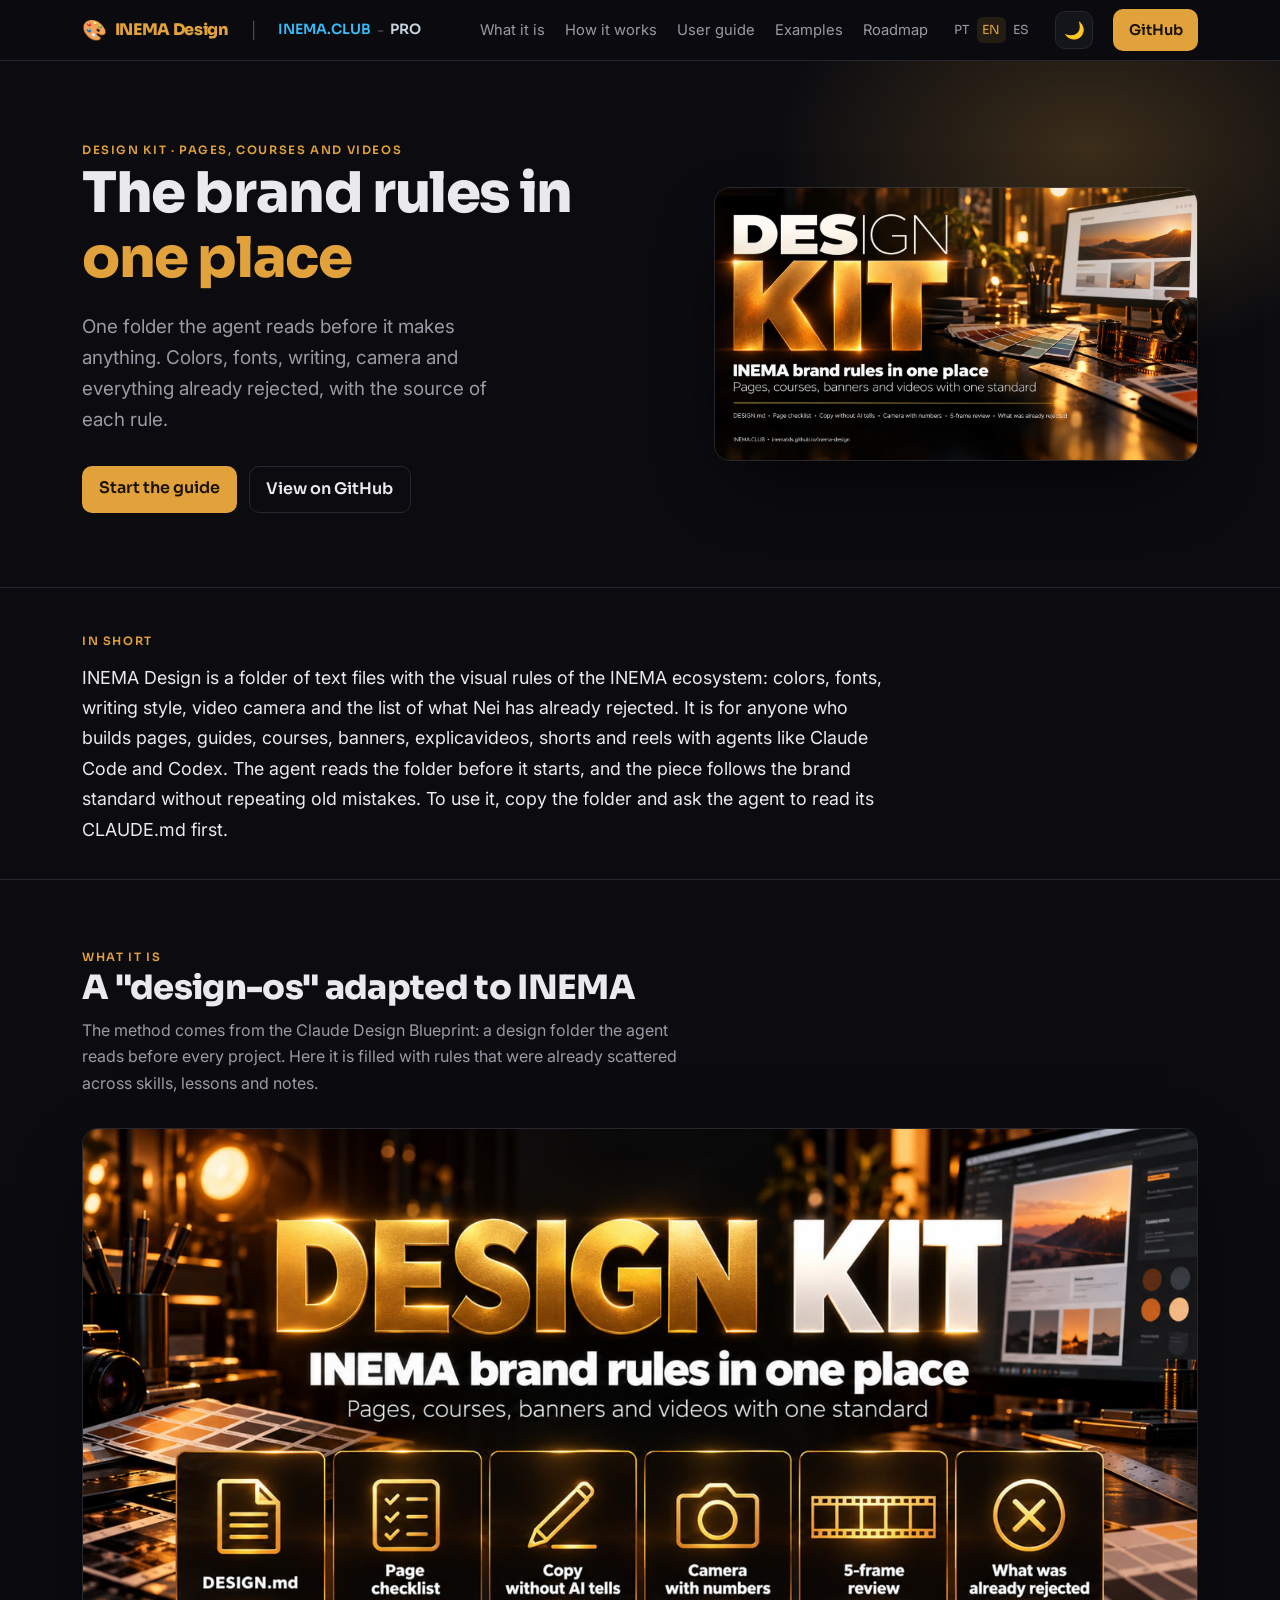
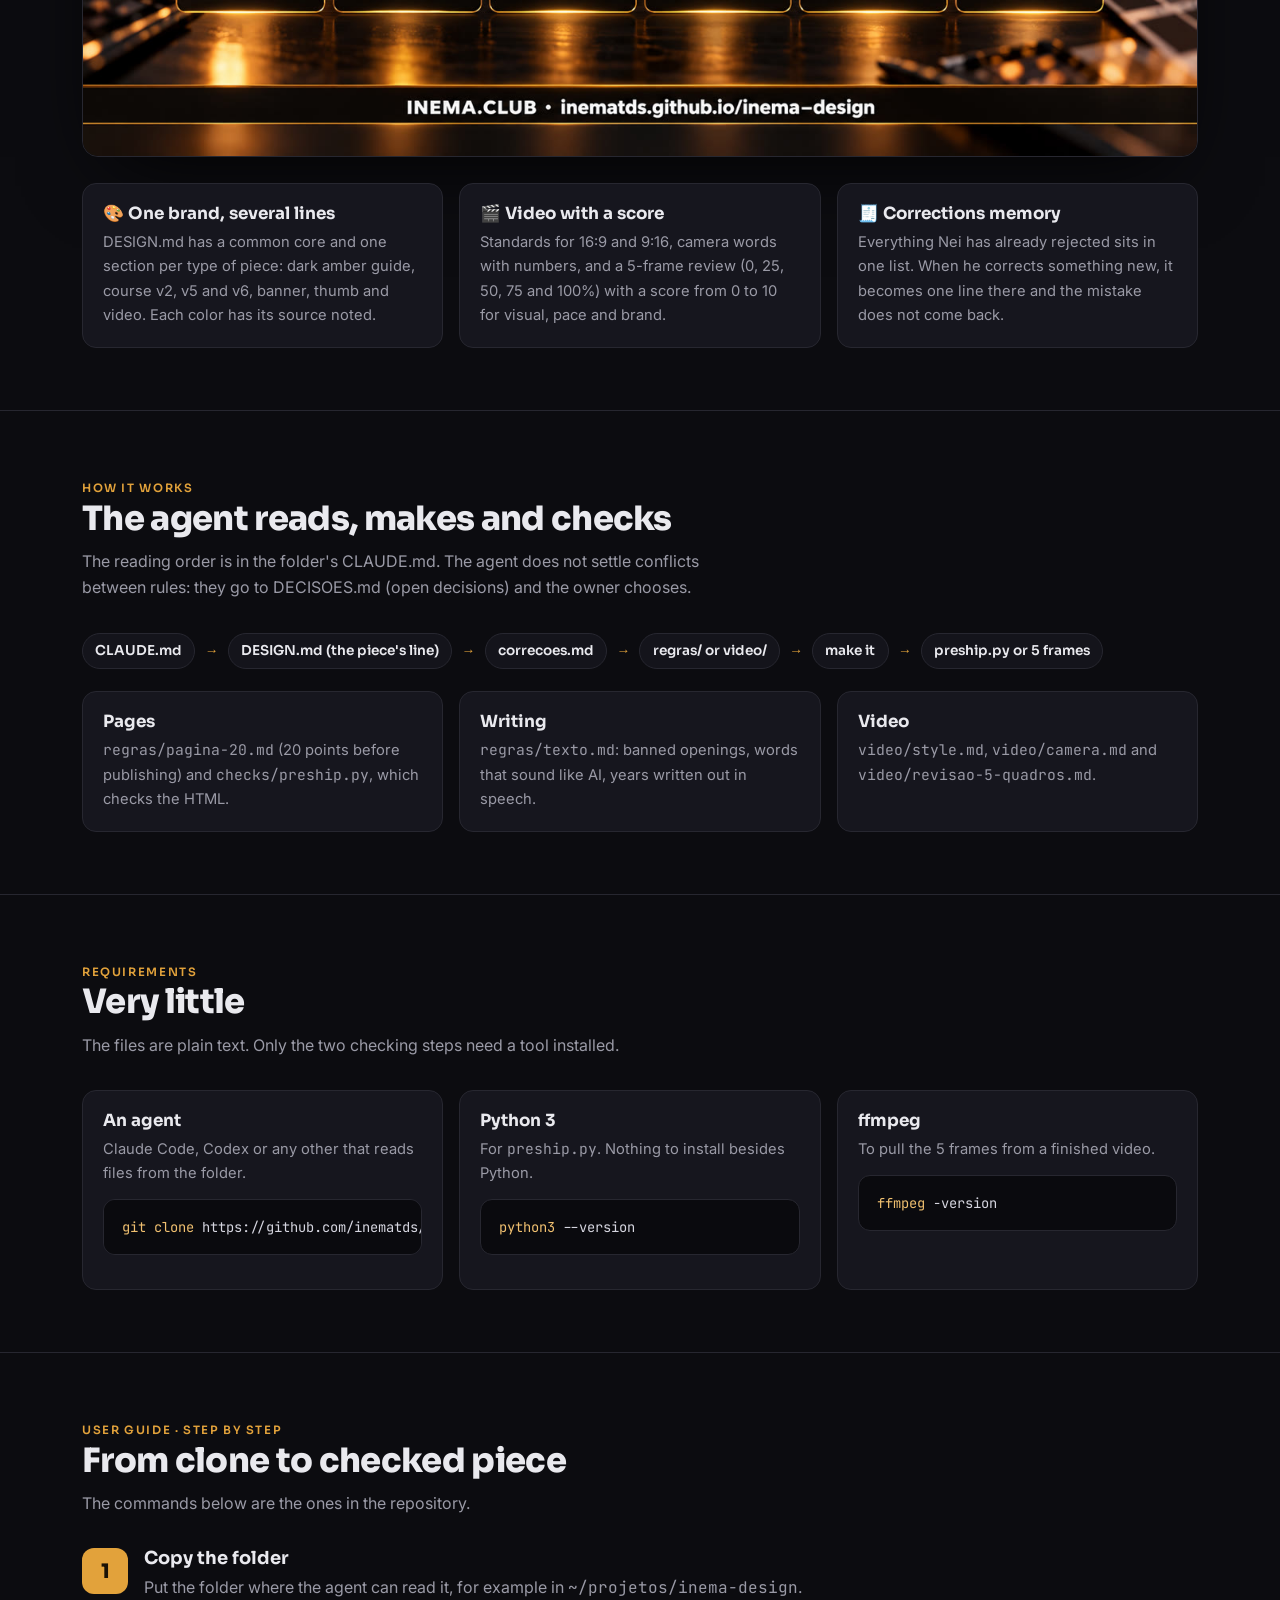
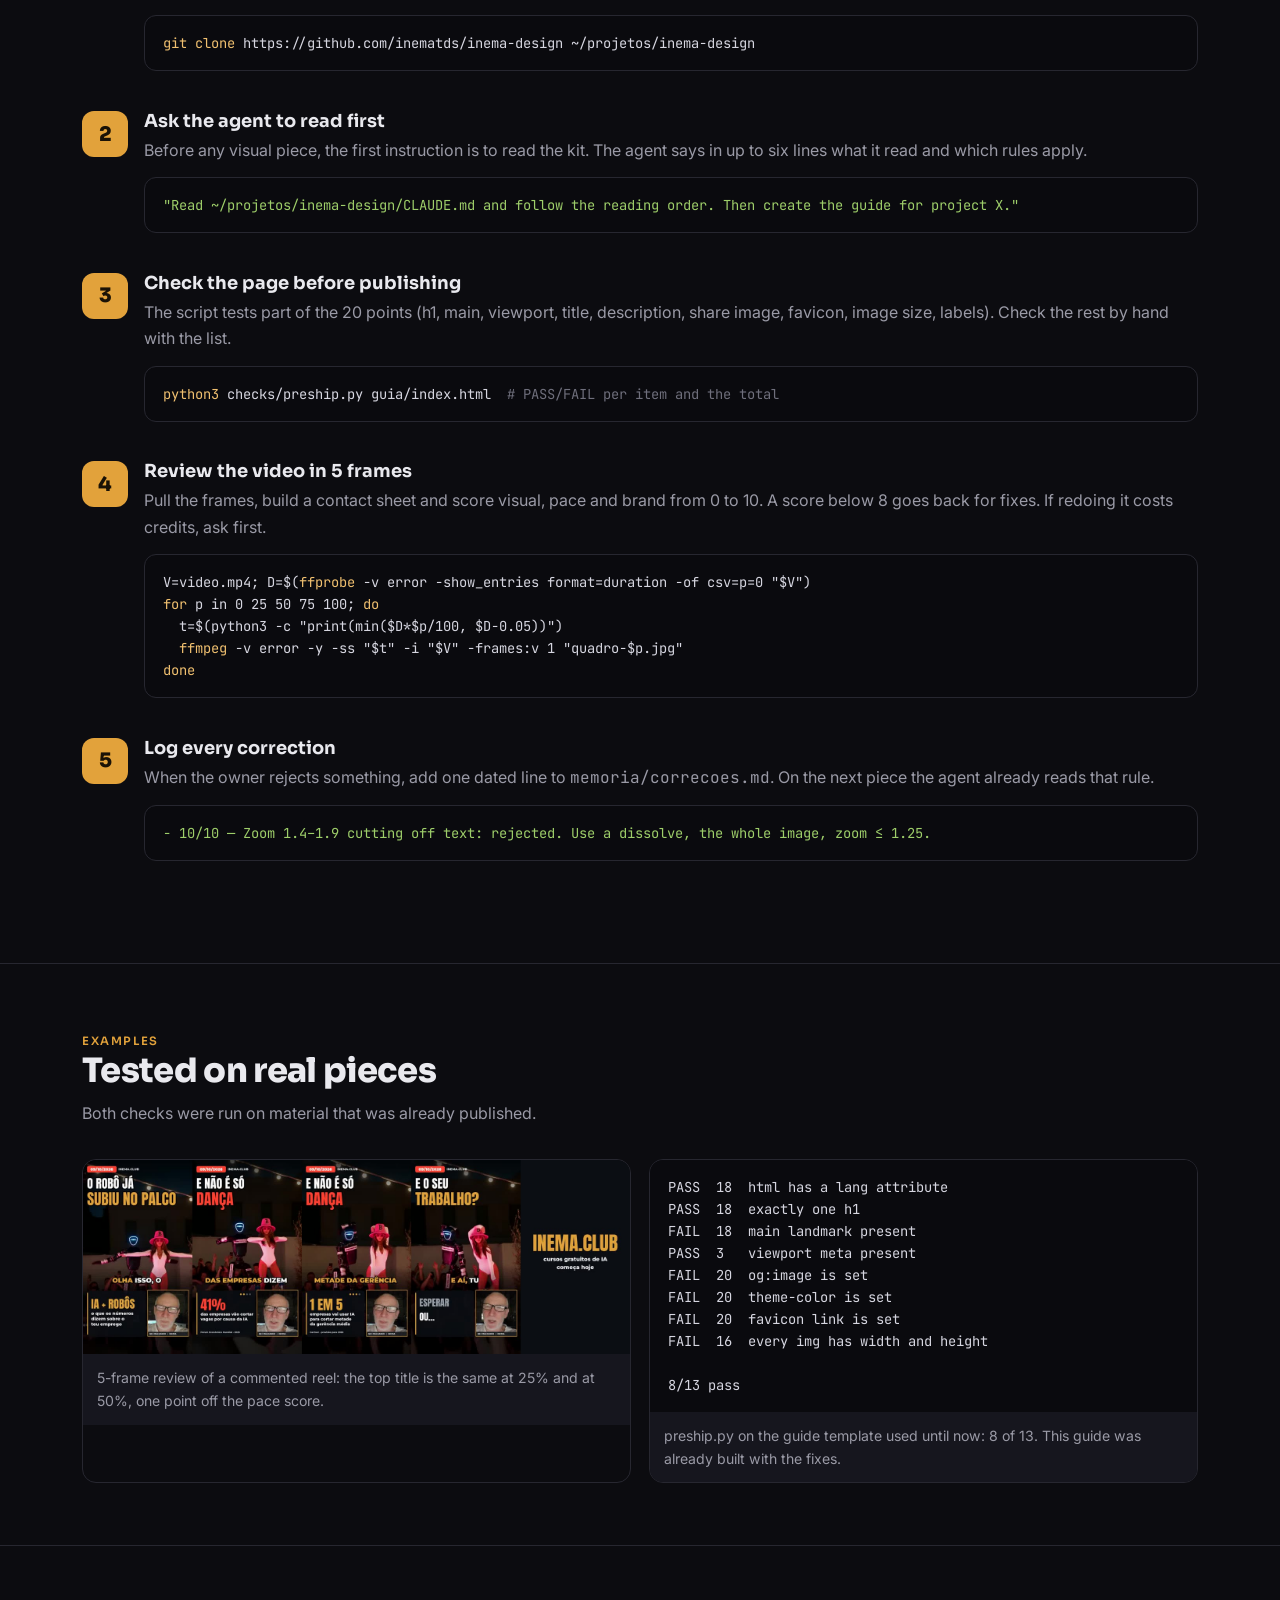
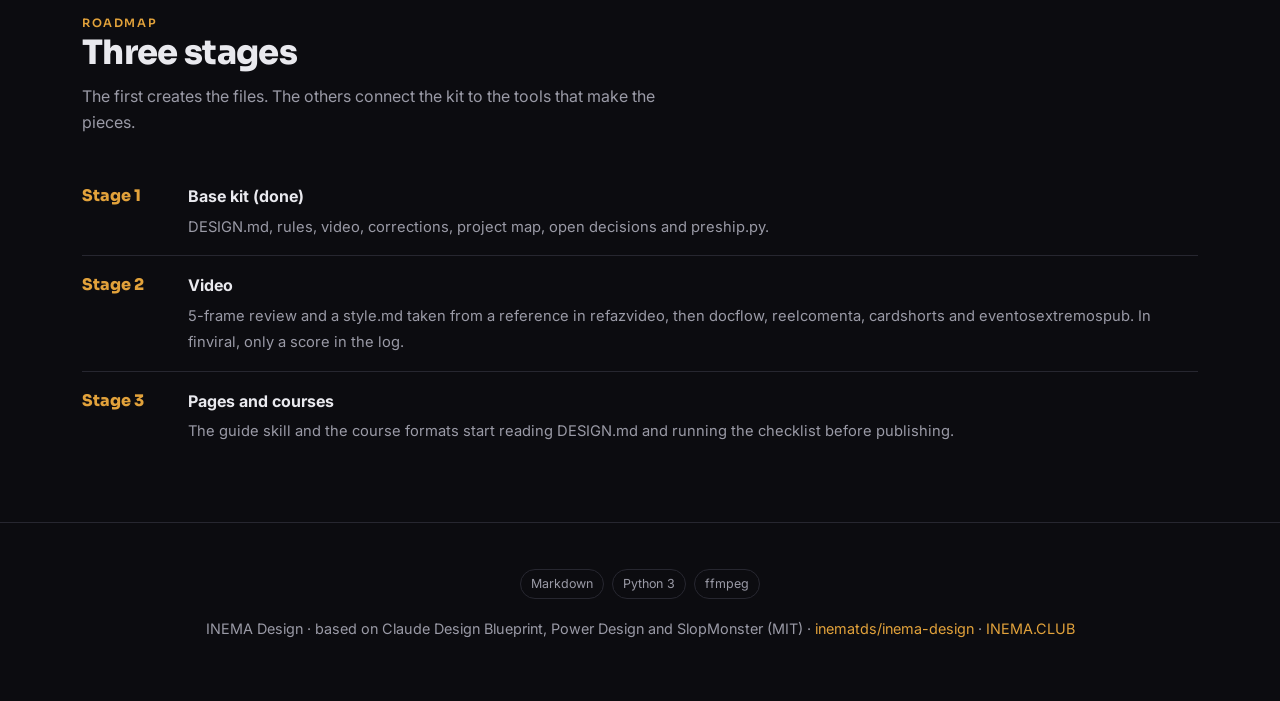
==== guia/en/index.html @ aadf060c "INEMA Design: kit de design (etapa 1) + guia PT/EN/ES Co-Authored-By: Claude Opus 5.5 <noreply@anthr" ====
<!DOCTYPE html>
<html lang="en">
<head>
<meta charset="utf-8">
<meta name="viewport" content="width=device-width, initial-scale=1">
<title>INEMA Design — design kit for the INEMA ecosystem</title>
<meta name="description" content="INEMA visual rules in one place: colors, fonts, writing, video camera, the 5-frame review and what was already rejected.">
<link rel="alternate" hreflang="pt-BR" href="https://inematds.github.io/inema-design/guia/">
<link rel="alternate" hreflang="en" href="https://inematds.github.io/inema-design/guia/en/">
<link rel="alternate" hreflang="es" href="https://inematds.github.io/inema-design/guia/es/">
<meta name="theme-color" content="#0c0c10">
<meta property="og:title" content="INEMA Design — design kit for the INEMA ecosystem">
<meta property="og:image" content="https://inematds.github.io/inema-design/guia/assets/og.jpg">
<link rel="icon" href="data:image/svg+xml,%3Csvg xmlns=%22http://www.w3.org/2000/svg%22 viewBox=%220 0 100 100%22%3E%3Ctext y=%22.9em%22 font-size=%2290%22%3E%F0%9F%8E%A8%3C/text%3E%3C/svg%3E">
<link rel="preconnect" href="https://fonts.googleapis.com">
<link rel="preconnect" href="https://fonts.gstatic.com" crossorigin>
<link href="https://fonts.googleapis.com/css2?family=Sora:wght@400;600;800&family=Inter:wght@400;500;600&family=JetBrains+Mono:wght@400;600&display=swap" rel="stylesheet">
<style>
  :root{
    --bg:#0c0c10; --bg2:#14141b; --card:#16161e; --line:#272730;
    --txt:#e9e9ee; --mut:#9a9aa6; --amb:#E2A23B; --amb2:#f0c070; --sky:#38bdf8; --pro:#cbd5e1;
    color-scheme:dark;
  }
  body.light{
    --bg:#f6f7f9; --bg2:#eceef2; --card:#ffffff; --line:#e1e3ea;
    --txt:#1a1a22; --mut:#5b5b68; --amb:#b9791d; --amb2:#a16207; --sky:#0369a1; --pro:#b45309;
    color-scheme:light;
  }
  body.light .hero .glow{opacity:.5}
  body.light pre{background:#0e0e14;color:#d6d6e0}
  body.light pre .c{color:#8a8a98}
  *{box-sizing:border-box}
  html{scroll-behavior:smooth}
  body{margin:0;background:var(--bg);color:var(--txt);font:16px/1.65 Inter,system-ui,sans-serif;-webkit-font-smoothing:antialiased}
  h1,h2,h3{font-family:Sora,sans-serif;line-height:1.15;margin:0}
  a{color:var(--amb);text-decoration:none}
  code,pre{font-family:"JetBrains Mono",monospace}
  .wrap{max-width:1160px;margin:0 auto;padding:0 22px}
  .mut{color:var(--mut)} .amb{color:var(--amb)}
  .chip{display:inline-block;font-size:.72rem;letter-spacing:.14em;text-transform:uppercase;color:var(--amb);font-weight:600;font-family:Sora}
  nav{position:sticky;top:0;z-index:30;backdrop-filter:blur(12px);background:rgba(12,12,16,.78);border-bottom:1px solid var(--line)}
  nav .wrap{display:flex;align-items:center;gap:22px;height:60px}
  nav .brand{display:flex;align-items:center;gap:8px;font-family:Sora;font-weight:800;letter-spacing:-.02em;color:var(--amb)}
  nav .brand .emoji{font-size:1.25rem}
  nav .sep{color:var(--mut);opacity:.45}
  nav .inema{color:var(--sky);font-weight:600;font-size:.88rem;font-family:Sora}
  nav .inema:hover{filter:brightness(1.15)}
  nav .pro{color:var(--pro);font-weight:600;font-size:.88rem;font-family:Sora}
  nav .pro:hover{filter:brightness(1.15)}
  nav .clubpro{display:inline-flex;align-items:center;gap:6px}
  nav .links{margin-left:auto;display:flex;align-items:center;gap:20px;font-size:.92rem}
  nav .links a.sec{color:var(--mut)} nav .links a.sec:hover{color:var(--txt)}
  .lang{display:inline-flex;gap:2px;font-family:Sora;font-size:.78rem}
  .lang a{color:var(--mut);padding:.2em .45em;border-radius:6px} .lang a.on{color:var(--amb);background:rgba(226,162,59,.12)}
  .tgl{background:var(--bg2);border:1px solid var(--line);color:var(--txt);width:38px;height:38px;border-radius:10px;cursor:pointer;display:inline-flex;align-items:center;justify-content:center;font-size:1.05rem}
  .tgl:hover{border-color:var(--amb)}
  .btn{display:inline-block;background:var(--amb);color:#1a1206;font-weight:600;padding:.6em 1.05em;border-radius:10px;font-family:Sora}
  .btn.ghost{background:transparent;color:var(--txt);border:1px solid var(--line)}
  @media(max-width:760px){nav .links a.sec{display:none}}
  @media(max-width:520px){nav .wrap{gap:8px;padding:8px 14px;height:auto;flex-wrap:wrap} nav .links{gap:8px;margin-left:0;width:100%;justify-content:space-between} nav .btn{padding:.45em .7em;font-size:.82rem} .tgl{width:34px;height:34px}}
  .hero{position:relative;overflow:hidden;border-bottom:1px solid var(--line)}
  .hero .glow{position:absolute;inset:-40% -20% auto auto;width:70%;height:600px;background:radial-gradient(closest-side,rgba(226,162,59,.22),transparent 70%);pointer-events:none}
  .hero .wrap{display:grid;grid-template-columns:1.1fr .9fr;gap:40px;align-items:center;padding:74px 22px}
  .hero h1{font-size:clamp(2.2rem,5vw,3.5rem);font-weight:800;letter-spacing:-.025em}
  .hero p.lead{font-size:1.18rem;color:var(--mut);margin:1.1em 0 1.6em;max-width:34ch}
  .hero .cta{display:flex;gap:12px;flex-wrap:wrap}
  .hero figure{margin:0;border-radius:16px;overflow:hidden;border:1px solid var(--line);box-shadow:0 30px 80px -30px #000}
  .hero figure img{width:100%;display:block}
  .resumo{padding:38px 0 34px;border-bottom:1px solid var(--line)}
  .resumo p{font-size:1.12rem;line-height:1.7;max-width:74ch;margin:.55em 0 0}
  @media(max-width:780px){.hero .wrap{grid-template-columns:1fr;padding:48px 22px}}
  section{padding:62px 0;border-bottom:1px solid var(--line)}
  section h2{font-size:clamp(1.5rem,3.4vw,2.1rem);font-weight:800;letter-spacing:-.02em}
  section .sub{color:var(--mut);margin:.6em 0 2em;max-width:62ch}
  .grid{display:grid;gap:16px}
  .g3{grid-template-columns:repeat(3,1fr)} .g4{grid-template-columns:repeat(4,1fr)} .g2{grid-template-columns:repeat(2,1fr)}
  @media(max-width:820px){.g3,.g4{grid-template-columns:1fr 1fr}}
  @media(max-width:540px){.g2,.g3,.g4{grid-template-columns:1fr}}
  .card{background:var(--card);border:1px solid var(--line);border-radius:14px;padding:20px}
  .card h3{font-size:1.05rem;margin-bottom:.4em}
  .card p{color:var(--mut);font-size:.92rem;margin:0}
  .num{display:inline-flex;width:30px;height:30px;align-items:center;justify-content:center;border-radius:8px;background:rgba(226,162,59,.14);color:var(--amb);font-family:Sora;font-weight:800;font-size:.9rem;margin-bottom:.7em}
  .flow{display:flex;flex-wrap:wrap;gap:8px;align-items:center;margin-top:10px}
  .flow span{background:var(--bg2);border:1px solid var(--line);border-radius:999px;padding:.45em .9em;font-size:.85rem;font-family:Sora;font-weight:600}
  .flow .arr{color:var(--amb);border:none;background:none;padding:0 .1em}
  pre{background:#0a0a0e;border:1px solid var(--line);border-radius:12px;padding:16px 18px;overflow:auto;font-size:.86rem;line-height:1.6;color:#d6d6e0}
  pre .c{color:#6f6f7c} pre .k{color:var(--amb2)} pre .s{color:#9ece6a}
  .step{display:grid;grid-template-columns:46px minmax(0,1fr);gap:16px;margin-bottom:26px}
  .step>div,.card{min-width:0}
  p code,li code,td code{overflow-wrap:anywhere}
  .step .b{width:46px;height:46px;border-radius:12px;background:var(--amb);color:#1a1206;font-family:Sora;font-weight:800;font-size:1.25rem;display:flex;align-items:center;justify-content:center}
  .step h3{font-size:1.12rem;margin-bottom:.3em}
  .step p{color:var(--mut);margin:.2em 0 .7em}
  .ex{display:grid;grid-template-columns:1fr 1fr;gap:18px}
  @media(max-width:680px){.ex{grid-template-columns:1fr}}
  .ex figure{margin:0;border-radius:14px;overflow:hidden;border:1px solid var(--line)}
  .ex figure img{width:100%;display:block}
  .ex figcaption{padding:12px 14px;font-size:.88rem;color:var(--mut);background:var(--card)}
  .phase{display:flex;gap:14px;padding:16px 0;border-bottom:1px solid var(--line)}
  .phase:last-child{border:none}
  .phase .tag{flex:0 0 92px;font-family:Sora;font-weight:800;color:var(--amb)}
  .phase .d strong{display:block;margin-bottom:.2em}
  .phase .d span{color:var(--mut);font-size:.92rem}
  footer{padding:46px 0;text-align:center;color:var(--mut);font-size:.9rem}
  .pill{display:inline-block;border:1px solid var(--line);border-radius:999px;padding:.3em .8em;font-size:.78rem;color:var(--mut);margin:0 4px}
  .skip{position:absolute;left:-9999px;top:8px;background:var(--amb);color:#1a1206;padding:8px 14px;border-radius:8px;z-index:100}
  .skip:focus{left:8px}
  img{height:auto}
</style>
</head>
<body>
<a class="skip" href="#resumo">Skip to content</a>

<nav><div class="wrap">
  <a class="brand" href="#top"><span class="emoji">🎨</span> INEMA Design</a>
  <span class="sep">|</span>
  <span class="clubpro">
    <a class="inema" href="https://inema.club" target="_blank" rel="noopener">INEMA.CLUB</a>
    <span class="sep">-</span>
    <a class="pro" href="https://inema.pro" target="_blank" rel="noopener">PRO</a>
  </span>
  <div class="links">
    <a class="sec" href="#oque">What it is</a>
    <a class="sec" href="#fluxo">How it works</a>
    <a class="sec" href="#guia">User guide</a>
    <a class="sec" href="#exemplos">Examples</a>
    <a class="sec" href="#roadmap">Roadmap</a>
    <span class="lang"><a href="../">PT</a><a class="on" href="./">EN</a><a href="../es/">ES</a></span>
    <button class="tgl" id="themeToggle" aria-label="Toggle theme" title="Toggle theme">🌙</button>
    <a class="btn" href="https://github.com/inematds/inema-design" target="_blank" rel="noopener">GitHub</a>
  </div>
</div></nav>

<main>
<header class="hero" id="top">
  <div class="glow"></div>
  <div class="wrap">
    <div>
      <span class="chip">Design kit · pages, courses and videos</span>
      <h1>The brand rules in <span class="amb">one place</span></h1>
      <p class="lead">One folder the agent reads before it makes anything. Colors, fonts, writing, camera and everything already rejected, with the source of each rule.</p>
      <div class="cta">
        <a class="btn" href="#guia">Start the guide</a>
        <a class="btn ghost" href="https://github.com/inematds/inema-design" target="_blank" rel="noopener">View on GitHub</a>
      </div>
    </div>
    <figure><img src="../assets/banner-en.jpg" width="1400" height="788" alt="INEMA Design kit banner: the brand rules in one place"></figure>
  </div>
</header>

<section id="resumo" class="resumo"><div class="wrap">
  <span class="chip">In short</span>
  <p>INEMA Design is a folder of text files with the visual rules of the INEMA ecosystem: colors, fonts, writing style, video camera and the list of what Nei has already rejected. It is for anyone who builds pages, guides, courses, banners, explicavideos, shorts and reels with agents like Claude Code and Codex. The agent reads the folder before it starts, and the piece follows the brand standard without repeating old mistakes. To use it, copy the folder and ask the agent to read its CLAUDE.md first.</p>
</div></section>

<section id="oque"><div class="wrap">
  <span class="chip">What it is</span>
  <h2>A "design-os" adapted to INEMA</h2>
  <p class="sub">The method comes from the Claude Design Blueprint: a design folder the agent reads before every project. Here it is filled with rules that were already scattered across skills, lessons and notes.</p>
  <figure style="margin:0 0 26px;border-radius:16px;overflow:hidden;border:1px solid var(--line);box-shadow:0 30px 80px -30px #000"><img src="../assets/banner-grade-en.jpg" width="1400" height="788" alt="The six blocks of the kit: DESIGN.md, page checklist, writing that does not sound like AI, camera with numbers, 5-frame review and what was already rejected" loading="lazy" style="width:100%;height:auto;display:block"></figure>
  <div class="grid g3">
    <div class="card"><h3>🎨 One brand, several lines</h3><p>DESIGN.md has a common core and one section per type of piece: dark amber guide, course v2, v5 and v6, banner, thumb and video. Each color has its source noted.</p></div>
    <div class="card"><h3>🎬 Video with a score</h3><p>Standards for 16:9 and 9:16, camera words with numbers, and a 5-frame review (0, 25, 50, 75 and 100%) with a score from 0 to 10 for visual, pace and brand.</p></div>
    <div class="card"><h3>🧾 Corrections memory</h3><p>Everything Nei has already rejected sits in one list. When he corrects something new, it becomes one line there and the mistake does not come back.</p></div>
  </div>
</div></section>

<section id="fluxo"><div class="wrap">
  <span class="chip">How it works</span>
  <h2>The agent reads, makes and checks</h2>
  <p class="sub">The reading order is in the folder's CLAUDE.md. The agent does not settle conflicts between rules: they go to DECISOES.md (open decisions) and the owner chooses.</p>
  <div class="flow">
    <span>CLAUDE.md</span><span class="arr">→</span>
    <span>DESIGN.md (the piece's line)</span><span class="arr">→</span>
    <span>correcoes.md</span><span class="arr">→</span>
    <span>regras/ or video/</span><span class="arr">→</span>
    <span>make it</span><span class="arr">→</span>
    <span>preship.py or 5 frames</span>
  </div>
  <div class="grid g3" style="margin-top:22px">
    <div class="card"><h3>Pages</h3><p><code>regras/pagina-20.md</code> (20 points before publishing) and <code>checks/preship.py</code>, which checks the HTML.</p></div>
    <div class="card"><h3>Writing</h3><p><code>regras/texto.md</code>: banned openings, words that sound like AI, years written out in speech.</p></div>
    <div class="card"><h3>Video</h3><p><code>video/style.md</code>, <code>video/camera.md</code> and <code>video/revisao-5-quadros.md</code>.</p></div>
  </div>
</div></section>

<section id="pre"><div class="wrap">
  <span class="chip">Requirements</span>
  <h2>Very little</h2>
  <p class="sub">The files are plain text. Only the two checking steps need a tool installed.</p>
  <div class="grid g3">
    <div class="card"><h3>An agent</h3><p>Claude Code, Codex or any other that reads files from the folder.</p><pre><span class="k">git clone</span> https://github.com/inematds/inema-design</pre></div>
    <div class="card"><h3>Python 3</h3><p>For <code>preship.py</code>. Nothing to install besides Python.</p><pre><span class="k">python3</span> --version</pre></div>
    <div class="card"><h3>ffmpeg</h3><p>To pull the 5 frames from a finished video.</p><pre><span class="k">ffmpeg</span> -version</pre></div>
  </div>
</div></section>

<section id="guia"><div class="wrap">
  <span class="chip">User guide · step by step</span>
  <h2>From clone to checked piece</h2>
  <p class="sub">The commands below are the ones in the repository.</p>

  <div class="step"><div class="b">1</div><div>
    <h3>Copy the folder</h3>
    <p>Put the folder where the agent can read it, for example in <code>~/projetos/inema-design</code>.</p>
<pre><span class="k">git clone</span> https://github.com/inematds/inema-design ~/projetos/inema-design</pre>
  </div></div>

  <div class="step"><div class="b">2</div><div>
    <h3>Ask the agent to read first</h3>
    <p>Before any visual piece, the first instruction is to read the kit. The agent says in up to six lines what it read and which rules apply.</p>
<pre><span class="s">"Read ~/projetos/inema-design/CLAUDE.md and follow the reading order. Then create the guide for project X."</span></pre>
  </div></div>

  <div class="step"><div class="b">3</div><div>
    <h3>Check the page before publishing</h3>
    <p>The script tests part of the 20 points (h1, main, viewport, title, description, share image, favicon, image size, labels). Check the rest by hand with the list.</p>
<pre><span class="k">python3</span> checks/preship.py guia/index.html  <span class="c"># PASS/FAIL per item and the total</span></pre>
  </div></div>

  <div class="step"><div class="b">4</div><div>
    <h3>Review the video in 5 frames</h3>
    <p>Pull the frames, build a contact sheet and score visual, pace and brand from 0 to 10. A score below 8 goes back for fixes. If redoing it costs credits, ask first.</p>
<pre>V=video.mp4; D=$(<span class="k">ffprobe</span> -v error -show_entries format=duration -of csv=p=0 "$V")
<span class="k">for</span> p in 0 25 50 75 100; <span class="k">do</span>
  t=$(python3 -c "print(min($D*$p/100, $D-0.05))")
  <span class="k">ffmpeg</span> -v error -y -ss "$t" -i "$V" -frames:v 1 "quadro-$p.jpg"
<span class="k">done</span></pre>
  </div></div>

  <div class="step"><div class="b">5</div><div>
    <h3>Log every correction</h3>
    <p>When the owner rejects something, add one dated line to <code>memoria/correcoes.md</code>. On the next piece the agent already reads that rule.</p>
<pre><span class="s">- 10/10 — Zoom 1.4–1.9 cutting off text: rejected. Use a dissolve, the whole image, zoom ≤ 1.25.</span></pre>
  </div></div>
</div></section>

<section id="exemplos"><div class="wrap">
  <span class="chip">Examples</span>
  <h2>Tested on real pieces</h2>
  <p class="sub">Both checks were run on material that was already published.</p>
  <div class="ex">
    <figure><img src="../assets/ex1.jpg" width="1400" height="498" alt="Sheet with the 5 frames of a reel: cover, two frames with the same title and the INEMA.CLUB closing" loading="lazy"><figcaption>5-frame review of a commented reel: the top title is the same at 25% and at 50%, one point off the pace score.</figcaption></figure>
    <figure><pre style="margin:0;border:none;border-radius:0">PASS  18  html has a lang attribute
PASS  18  exactly one h1
FAIL  18  main landmark present
PASS  3   viewport meta present
FAIL  20  og:image is set
FAIL  20  theme-color is set
FAIL  20  favicon link is set
FAIL  16  every img has width and height

8/13 pass</pre><figcaption>preship.py on the guide template used until now: 8 of 13. This guide was already built with the fixes.</figcaption></figure>
  </div>
</div></section>

<section id="roadmap"><div class="wrap">
  <span class="chip">Roadmap</span>
  <h2>Three stages</h2>
  <p class="sub">The first creates the files. The others connect the kit to the tools that make the pieces.</p>
  <div class="phase"><div class="tag">Stage 1</div><div class="d"><strong>Base kit (done)</strong><span>DESIGN.md, rules, video, corrections, project map, open decisions and preship.py.</span></div></div>
  <div class="phase"><div class="tag">Stage 2</div><div class="d"><strong>Video</strong><span>5-frame review and a style.md taken from a reference in refazvideo, then docflow, reelcomenta, cardshorts and eventosextremospub. In finviral, only a score in the log.</span></div></div>
  <div class="phase"><div class="tag">Stage 3</div><div class="d"><strong>Pages and courses</strong><span>The guide skill and the course formats start reading DESIGN.md and running the checklist before publishing.</span></div></div>
</div></section>
</main>

<footer>
  <div class="wrap">
    <div class="pill">Markdown</div><div class="pill">Python 3</div><div class="pill">ffmpeg</div>
    <p style="margin-top:18px">INEMA Design · based on Claude Design Blueprint, Power Design and SlopMonster (MIT) ·
      <a href="https://github.com/inematds/inema-design">inematds/inema-design</a> ·
      <a href="https://inema.club">INEMA.CLUB</a></p>
  </div>
</footer>

<script>
  (function(){
    var KEY='inema-design-theme';
    var b=document.body, t=document.getElementById('themeToggle');
    if(localStorage.getItem(KEY)==='light'){ b.classList.add('light'); t.textContent='☀️'; }
    t.addEventListener('click',function(){
      var light=b.classList.toggle('light');
      t.textContent=light?'☀️':'🌙';
      localStorage.setItem(KEY, light?'light':'dark');
    });
  })();
</script>
</body>
</html>
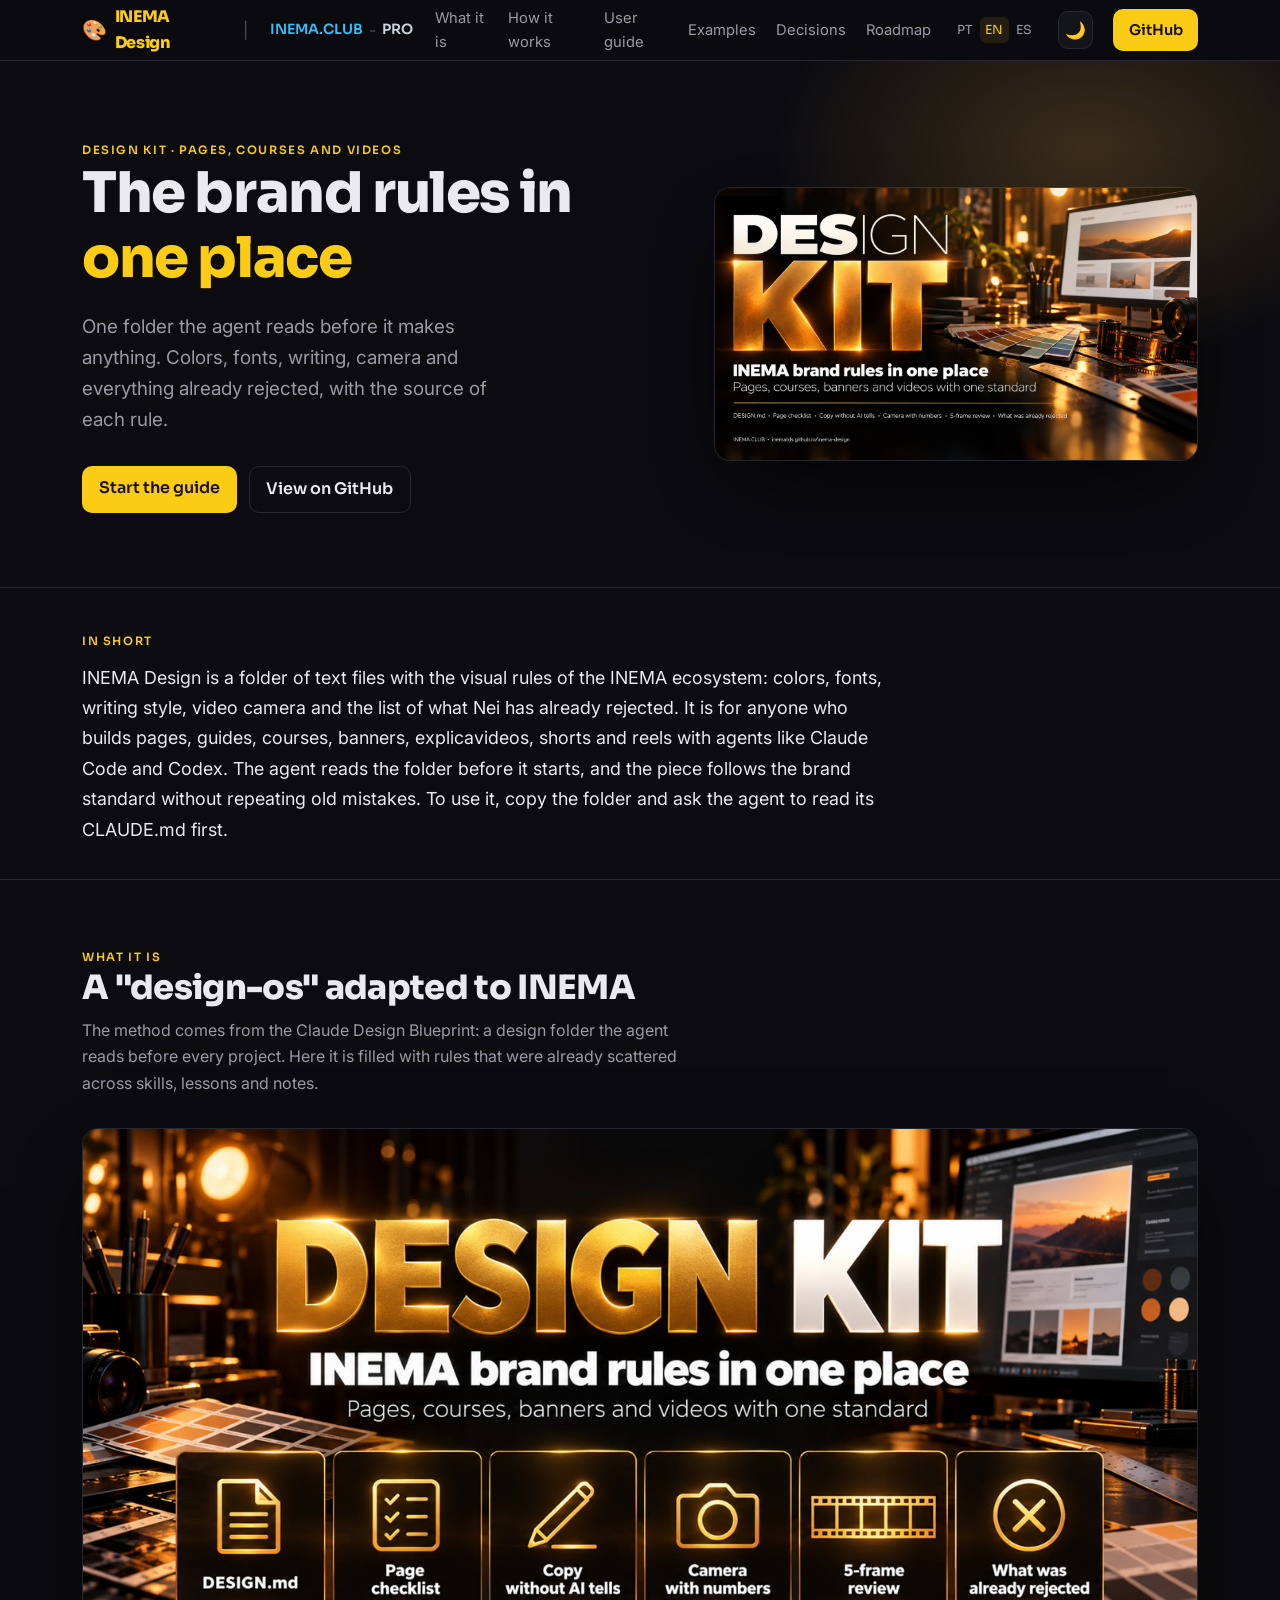
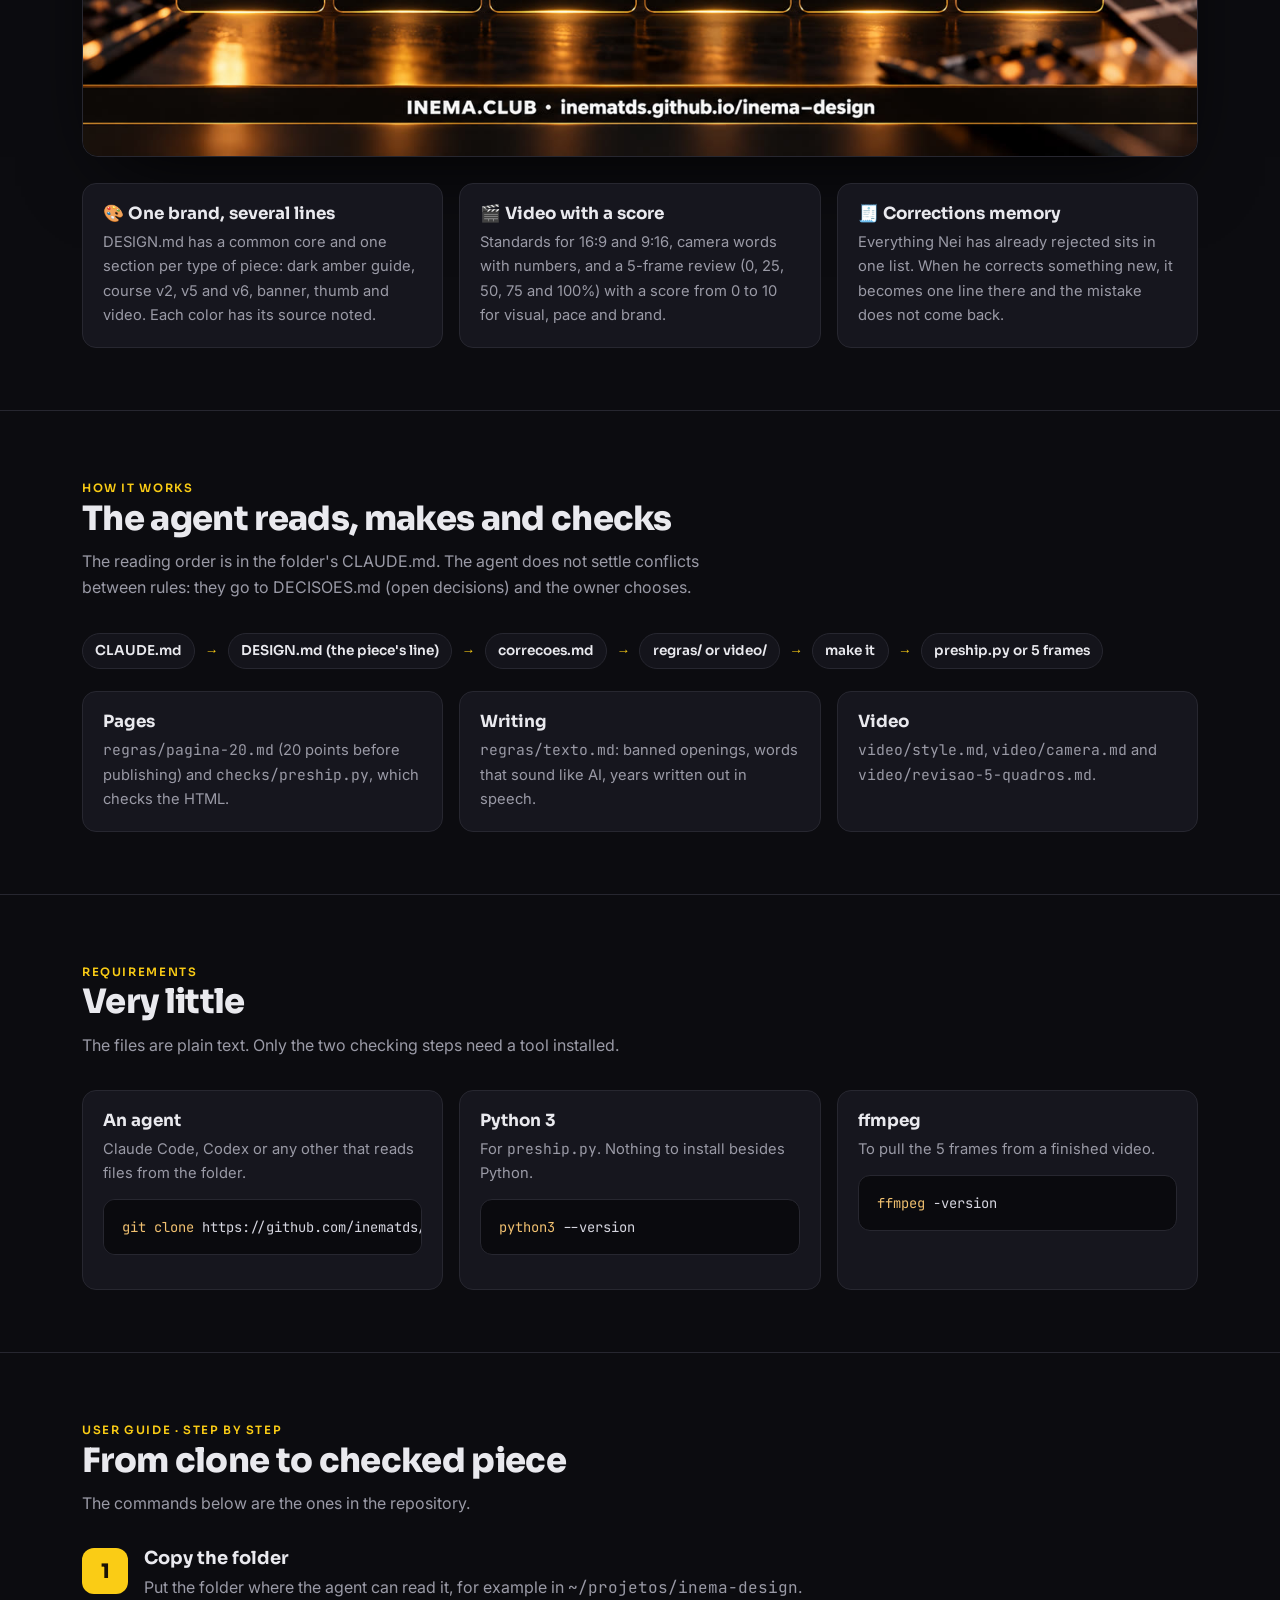
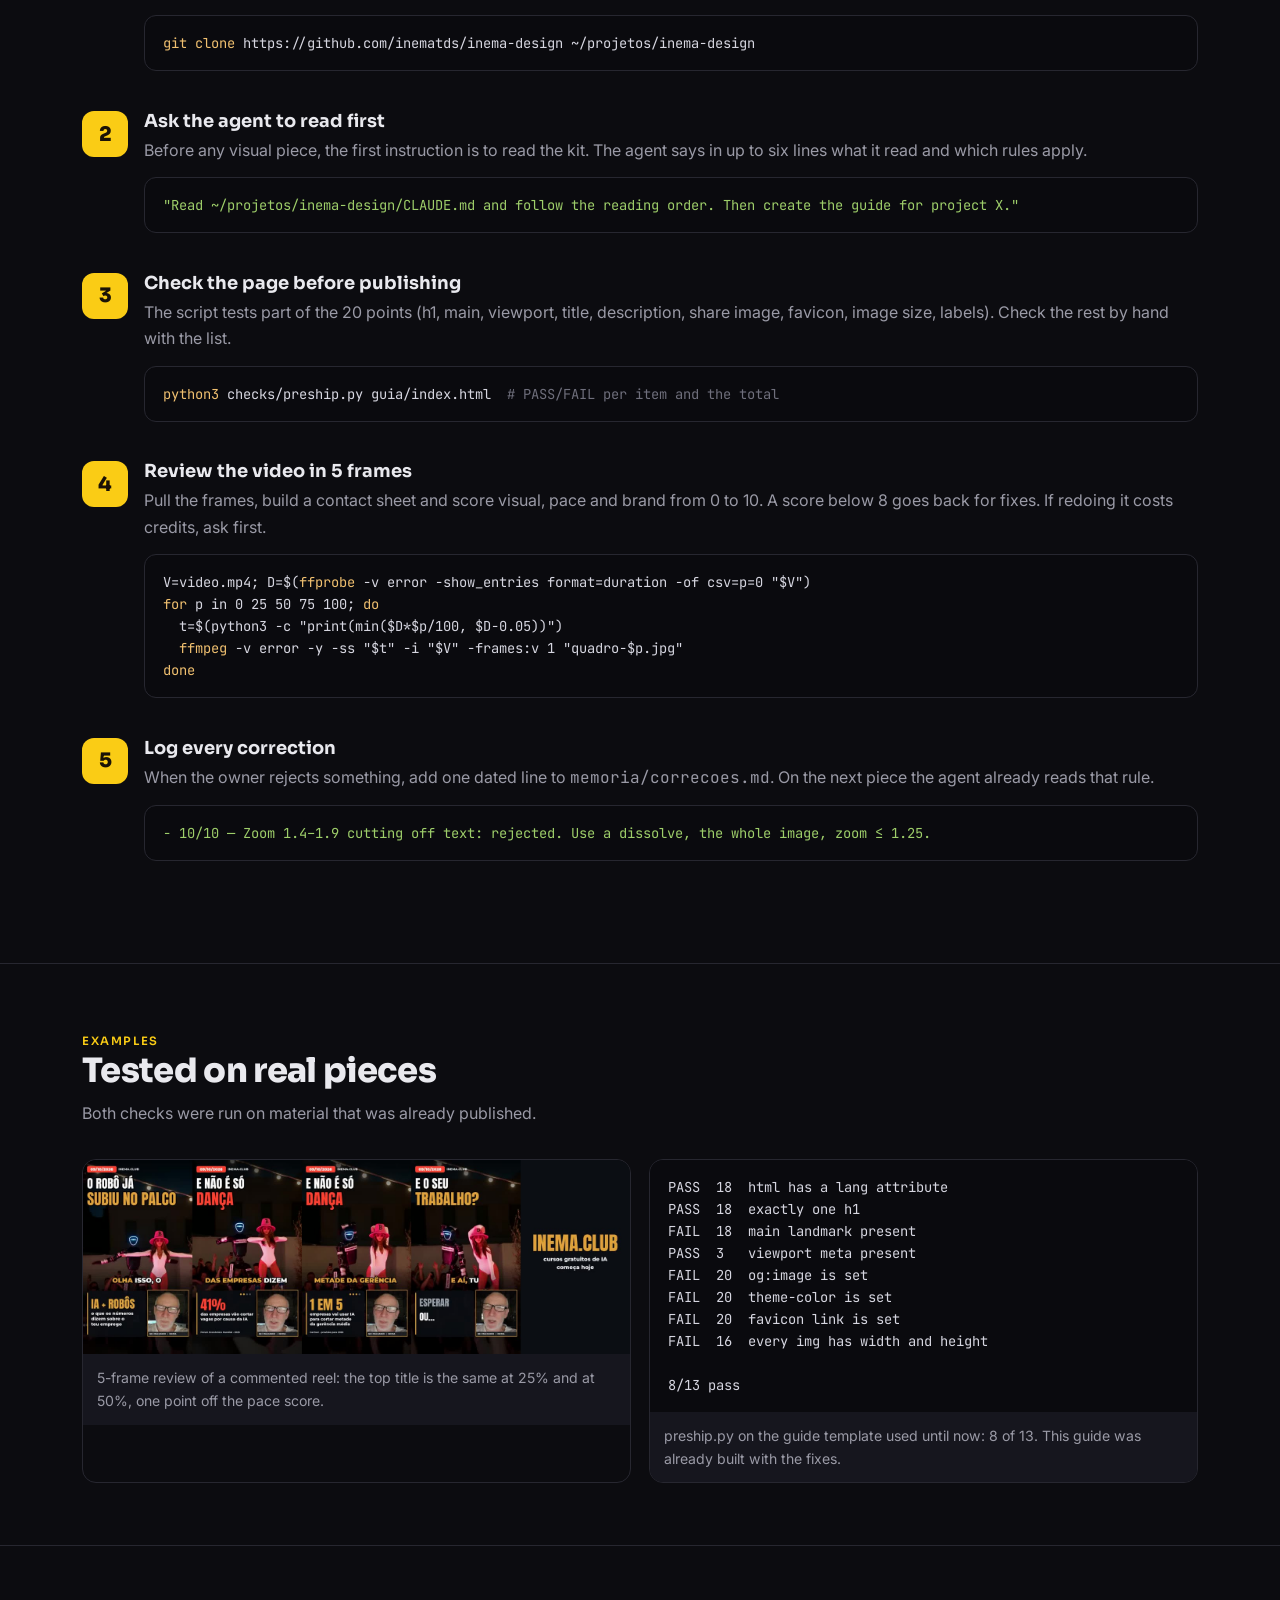
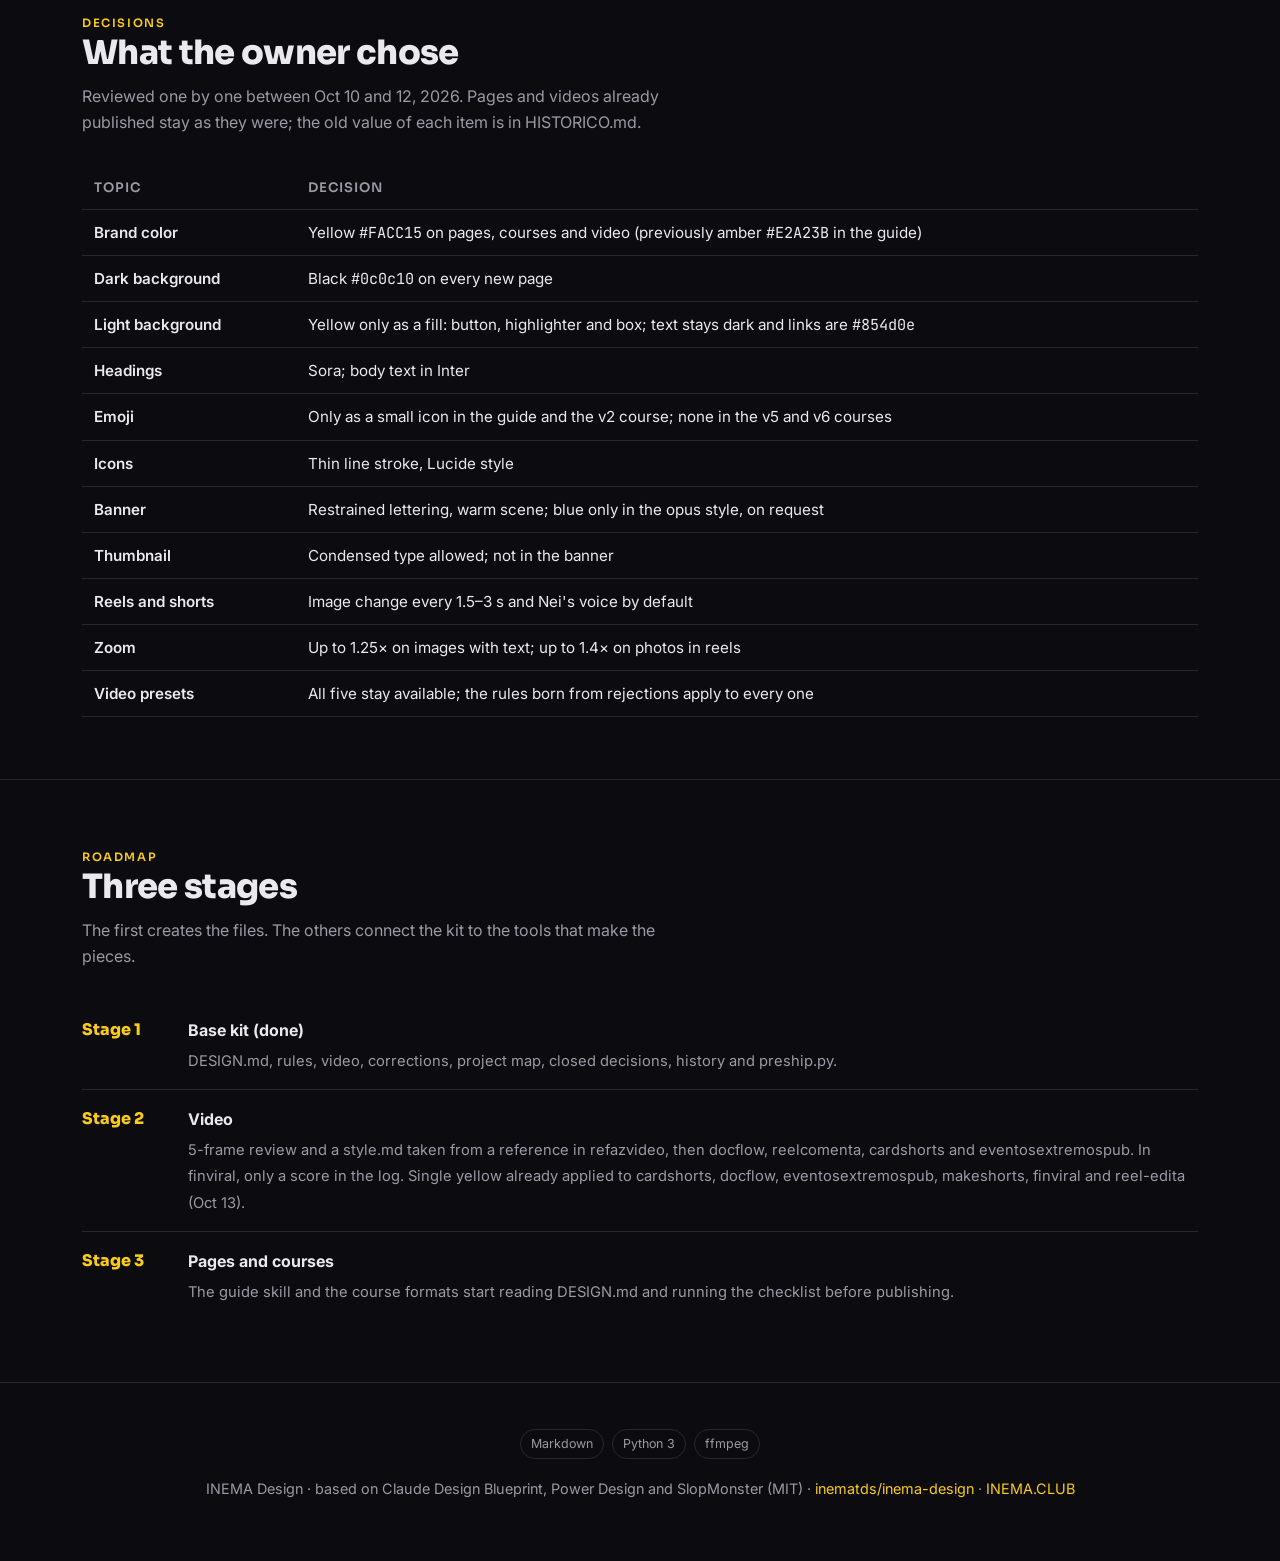
==== commit 84b1b41b: "guia: seção Decisões (PT/EN/ES), amarelo #FACC15 no próprio guia Co-Authored-By: Claude Opus 5.5 <no" ====
--- a/guia/en/index.html
+++ b/guia/en/index.html
@@ -18,12 +18,12 @@
 <style>
   :root{
     --bg:#0c0c10; --bg2:#14141b; --card:#16161e; --line:#272730;
-    --txt:#e9e9ee; --mut:#9a9aa6; --amb:#E2A23B; --amb2:#f0c070; --sky:#38bdf8; --pro:#cbd5e1;
+    --txt:#e9e9ee; --mut:#9a9aa6; --amb:#FACC15; --amb2:#f0c070; --sky:#38bdf8; --pro:#cbd5e1;
     color-scheme:dark;
   }
   body.light{
     --bg:#f6f7f9; --bg2:#eceef2; --card:#ffffff; --line:#e1e3ea;
-    --txt:#1a1a22; --mut:#5b5b68; --amb:#b9791d; --amb2:#a16207; --sky:#0369a1; --pro:#b45309;
+    --txt:#1a1a22; --mut:#5b5b68; --amb:#a16207; --amb2:#a16207; --sky:#0369a1; --pro:#b45309;
     color-scheme:light;
   }
   body.light .hero .glow{opacity:.5}
@@ -96,6 +96,7 @@
   .ex figure{margin:0;border-radius:14px;overflow:hidden;border:1px solid var(--line)}
   .ex figure img{width:100%;display:block}
   .ex figcaption{padding:12px 14px;font-size:.88rem;color:var(--mut);background:var(--card)}
+  .tbl{width:100%;border-collapse:collapse;font-size:.95rem}.tbl th,.tbl td{text-align:left;padding:10px 12px;border-bottom:1px solid var(--line);vertical-align:top}.tbl th{font-family:Sora;color:var(--mut);font-weight:600;font-size:.82rem;text-transform:uppercase;letter-spacing:.08em}.tbl td:first-child{font-weight:600;white-space:nowrap}.tblw{overflow-x:auto}
   .phase{display:flex;gap:14px;padding:16px 0;border-bottom:1px solid var(--line)}
   .phase:last-child{border:none}
   .phase .tag{flex:0 0 92px;font-family:Sora;font-weight:800;color:var(--amb)}
@@ -124,6 +125,7 @@
     <a class="sec" href="#fluxo">How it works</a>
     <a class="sec" href="#guia">User guide</a>
     <a class="sec" href="#exemplos">Examples</a>
+    <a class="sec" href="#decisoes">Decisions</a>
     <a class="sec" href="#roadmap">Roadmap</a>
     <span class="lang"><a href="../">PT</a><a class="on" href="./">EN</a><a href="../es/">ES</a></span>
     <button class="tgl" id="themeToggle" aria-label="Toggle theme" title="Toggle theme">🌙</button>
@@ -254,12 +256,19 @@
   </div>
 </div></section>
 
+<section id="decisoes"><div class="wrap">
+  <span class="chip">Decisions</span>
+  <h2>What the owner chose</h2>
+  <p class="sub">Reviewed one by one between Oct 10 and 12, 2026. Pages and videos already published stay as they were; the old value of each item is in HISTORICO.md.</p>
+  <div class="tblw"><table class="tbl"><thead><tr><th>Topic</th><th>Decision</th></tr></thead><tbody><tr><td>Brand color</td><td>Yellow <code>#FACC15</code> on pages, courses and video (previously amber <code>#E2A23B</code> in the guide)</td></tr><tr><td>Dark background</td><td>Black <code>#0c0c10</code> on every new page</td></tr><tr><td>Light background</td><td>Yellow only as a fill: button, highlighter and box; text stays dark and links are <code>#854d0e</code></td></tr><tr><td>Headings</td><td>Sora; body text in Inter</td></tr><tr><td>Emoji</td><td>Only as a small icon in the guide and the v2 course; none in the v5 and v6 courses</td></tr><tr><td>Icons</td><td>Thin line stroke, Lucide style</td></tr><tr><td>Banner</td><td>Restrained lettering, warm scene; blue only in the opus style, on request</td></tr><tr><td>Thumbnail</td><td>Condensed type allowed; not in the banner</td></tr><tr><td>Reels and shorts</td><td>Image change every 1.5–3 s and Nei's voice by default</td></tr><tr><td>Zoom</td><td>Up to 1.25× on images with text; up to 1.4× on photos in reels</td></tr><tr><td>Video presets</td><td>All five stay available; the rules born from rejections apply to every one</td></tr></tbody></table></div>
+</div></section>
+
 <section id="roadmap"><div class="wrap">
   <span class="chip">Roadmap</span>
   <h2>Three stages</h2>
   <p class="sub">The first creates the files. The others connect the kit to the tools that make the pieces.</p>
-  <div class="phase"><div class="tag">Stage 1</div><div class="d"><strong>Base kit (done)</strong><span>DESIGN.md, rules, video, corrections, project map, open decisions and preship.py.</span></div></div>
-  <div class="phase"><div class="tag">Stage 2</div><div class="d"><strong>Video</strong><span>5-frame review and a style.md taken from a reference in refazvideo, then docflow, reelcomenta, cardshorts and eventosextremospub. In finviral, only a score in the log.</span></div></div>
+  <div class="phase"><div class="tag">Stage 1</div><div class="d"><strong>Base kit (done)</strong><span>DESIGN.md, rules, video, corrections, project map, closed decisions, history and preship.py.</span></div></div>
+  <div class="phase"><div class="tag">Stage 2</div><div class="d"><strong>Video</strong><span>5-frame review and a style.md taken from a reference in refazvideo, then docflow, reelcomenta, cardshorts and eventosextremospub. In finviral, only a score in the log. Single yellow already applied to cardshorts, docflow, eventosextremospub, makeshorts, finviral and reel-edita (Oct 13).</span></div></div>
   <div class="phase"><div class="tag">Stage 3</div><div class="d"><strong>Pages and courses</strong><span>The guide skill and the course formats start reading DESIGN.md and running the checklist before publishing.</span></div></div>
 </div></section>
 </main>
